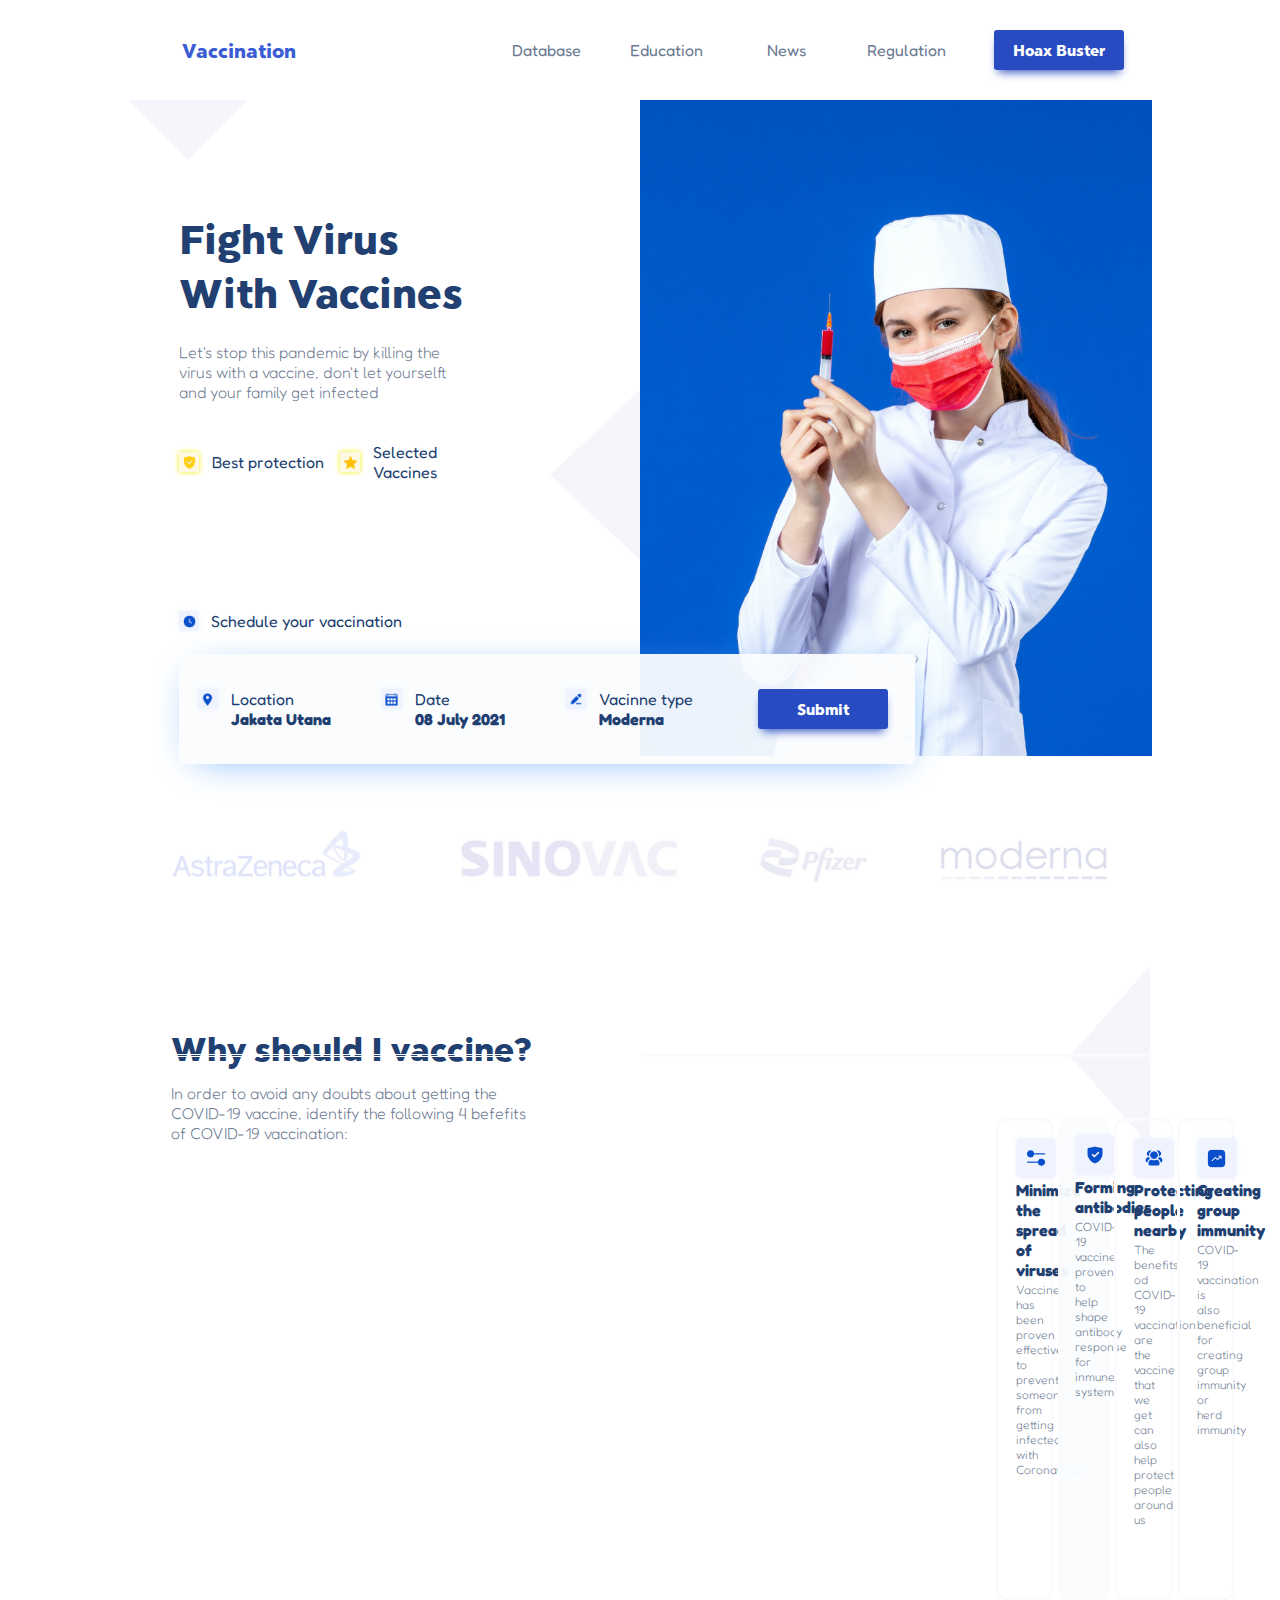
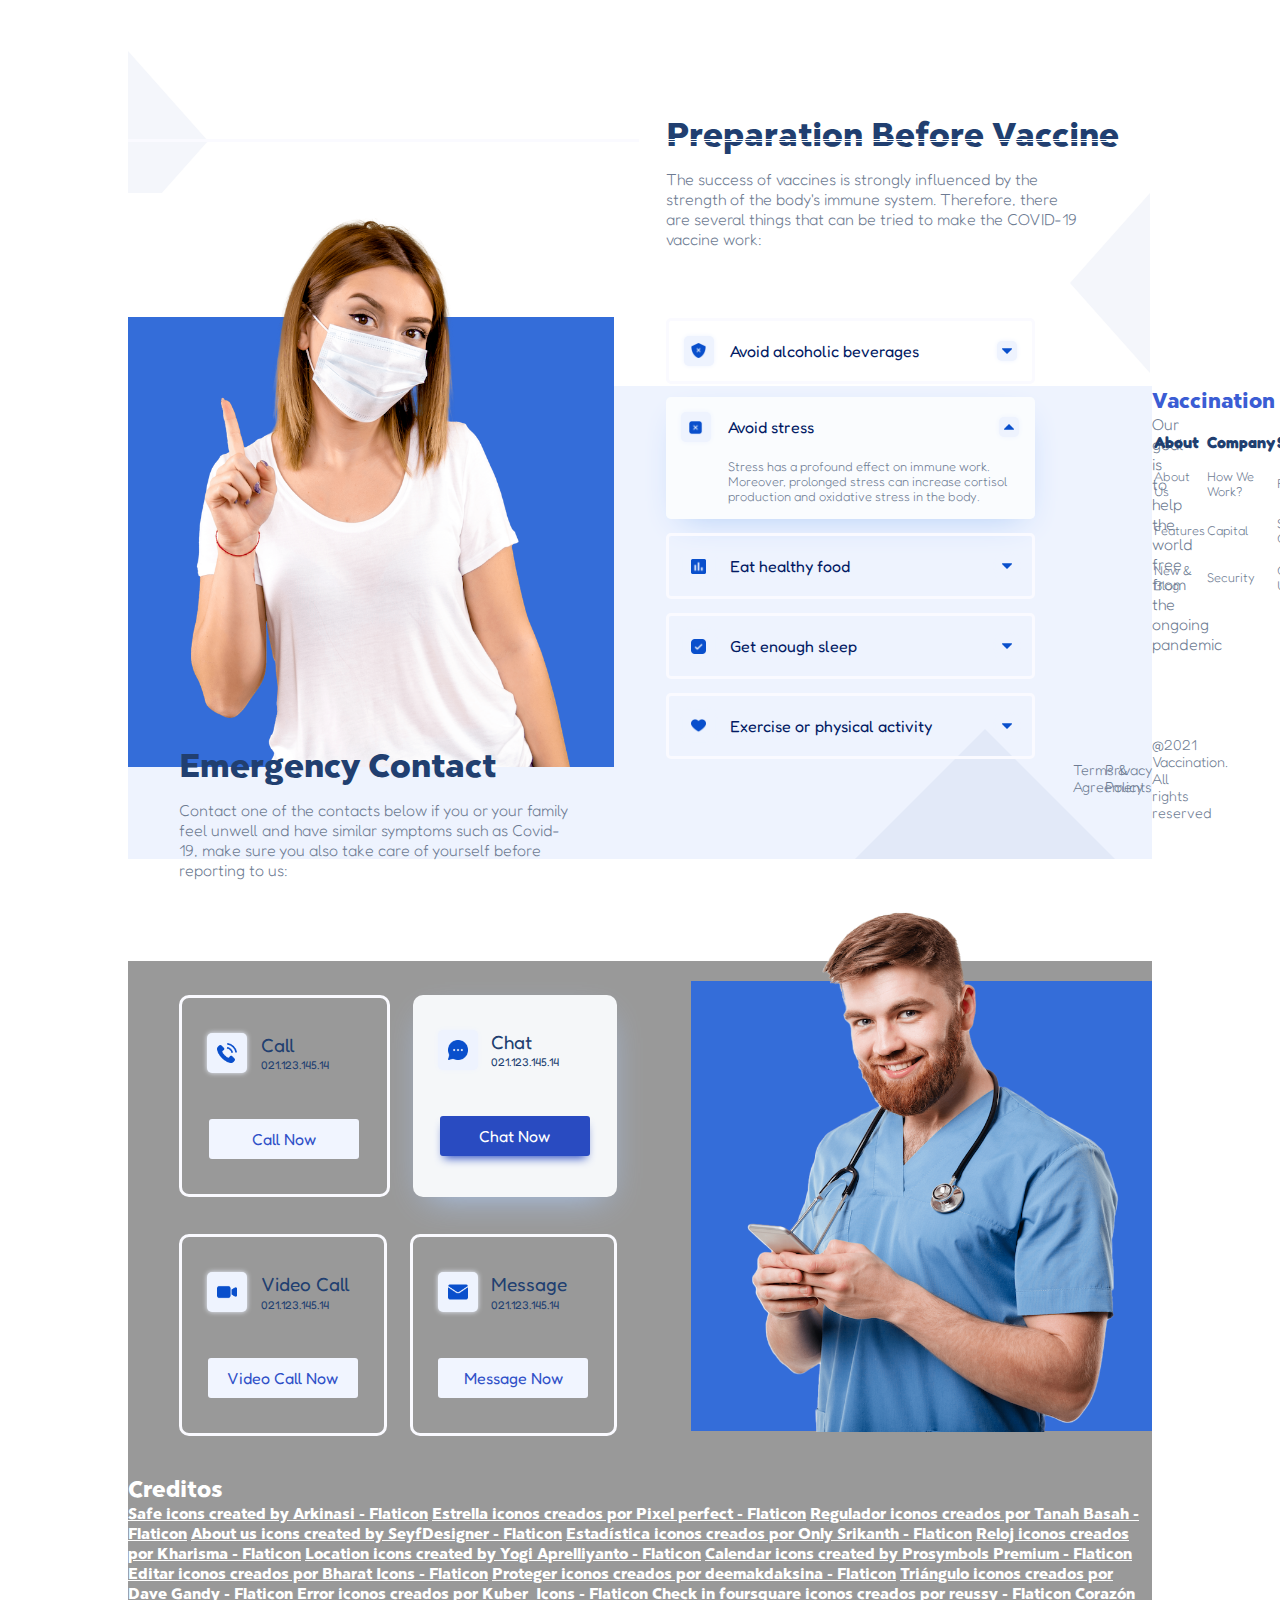
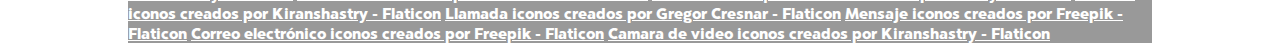
==== index.html @ 53875d4d "Correccion de estructura" ====
<!DOCTYPE html>
<html lang="en">

<head>
    <meta charset="UTF-8">
    <meta http-equiv="X-UA-Compatible" content="IE=edge">
    <meta name="viewport" content="width=device-width, initial-scale=1.0">

    <title>Vaccination</title>

    <link rel="preconnect" href="https://fonts.googleapis.com">
    <link rel="preconnect" href="https://fonts.gstatic.com" crossorigin>
    <link href="https://fonts.googleapis.com/css2?family=Fredoka:wght@300;400;500&display=swap" rel="stylesheet">


    <link href="./css/index.css" rel="stylesheet">

</head>

<body>

    <header class="barnav">
        <div class="elementBarA">
            <span class="titMenu">Vaccination</span>
        </div>
        <div class="elementBarB">
            <div class="elementMenu"> Database </div>
            <div class="elementMenu"> Education </div>
            <div class="elementMenu"> News </div>
            <div class="elementMenu"> Regulation </div>
            <div class="btnElement"> Hoax Buster </div>
        </div>
    </header>

    <main>
        <section id="inicial">
            <div class="principal">
                <div class="prinA">
                    <div class="trianguloSuperior"></div>
                    <div class="titPagSec">
                        <span class="titPag">Fight Virus</span><br>
                        <span class="titPag">With Vaccines</span>
                        <p class="descPrin">
                            Let's stop this pandemic by killing the virus with a vaccine, don't let yourselft and your
                            family get infected
                        </p>
                        <br><br>
                        <div class="contenedor">
                            <div class="elementCar">
                                <div class="iconoAmarillo iconoSafe"></div>
                                <div class="textIcono">Best protection </div>
                            </div>
                            <div class="elementCar">
                                <div class="iconoAmarillo iconoEstrella"></div>
                                <div class="textIcono">Selected Vaccines </div>
                            </div>
                        </div>
                        <div class="trianguloDerecha"></div>

                        <div class="contenedor correccionA">
                            <div class="elementCar2">
                                <div class="iconoFondoAzul iconoRelog"></div>
                                <div class="textIcono2">Schedule your vaccination </div>
                            </div>
                        </div>

                        <div class="contenedor cuadro">
                            <div class="cuadroElement">
                                <div class="cuadroElementIconText">
                                    <div class="iconoFondoAzul iconoLocation"></div>
                                    <div class="textIcono">Location </div>
                                </div>
                                <span class="cuadroElementText">Jakata Utana</span>
                            </div>
                            <div class="cuadroElement">
                                <div class="cuadroElementIconText">
                                    <div class="iconoFondoAzul iconoCalendar"></div>
                                    <div class="textIcono">Date </div>
                                </div>
                                <span class="cuadroElementText">08 July 2021</span>
                            </div>
                            <div class="cuadroElement">
                                <div class="cuadroElementIconText">
                                    <div class="iconoFondoAzul iconoType"></div>
                                    <div class="textIcono">Vacinne type </div>
                                </div>
                                <span class="cuadroElementText">Moderna</span>
                            </div>
                            <div class="cuadroElement correctionCuadroElement">
                                <div class="btnElement"> Submit </div>
                            </div>
                        </div>

                    </div>
                </div>
                <div class="prinB "></div>
            </div>
        </section>

        <section id="empresas">
            <div class="empresas">
                <div class="contEmpresa">
                    <img src="./img/empresas/astra2.jpg" alt="astra" class="logoEmpresa correcionLogoEmpresa">
                </div>
                <div class="contEmpresa">
                    <img src="./img/empresas/sinovac2.jpg" alt="sinovac" class="logoEmpresa">
                </div>
                <div class="contEmpresa">
                    <img src="./img/empresas/pfizer.jpg" alt="pfizer" class="logoEmpresa">
                </div>
                <div class="contEmpresa">
                    <img src="./img/empresas/moderna2.jpg" alt="moderna" class="logoEmpresa">
                </div>
            </div>
        </section>

        <section id="benefits">
            <div class="subtituloArea">
                <div class="trianguloDerecha2"></div>
                <div class="lineaContender correcionLineaB">
                    <div class="vacio"></div>
                    <div class="linea"></div>
                </div>
                <div class="contenedor correccionP">
                    <div class="ladoA margenIzq">
                        <span class="tituloSubtitArea">Why should I vaccine?</span>
                        <p class="textSubtitArea">
                            In order to avoid any doubts about getting the COVID-19
                            vaccine, identify the following 4 befefits of COVID-19
                            vaccination:</p>
                    </div>
                </div>
                <div class="benefitsList">
                    <div class="benefits">
                        <div class="iconoFondoAzul iconoAjustes"></div>
                        <div class="titBenefits"> Minimize the <br> spread of viruses </div>
                        <div class="textBenefits">
                            Vaccine has been proven effective to prevent someone from getting
                            infected with Coronavirus
                        </div>
                    </div>
                    <div class="benefits select">
                        <div class="iconoFondoAzul iconoSafeBLue"></div>
                        <div class="titBenefits">Forming <br> antibodies</div>
                        <div class="textBenefits">
                            COVID-19 vaccine proven to help shape antibody response for inmune system
                        </div>
                    </div>
                    <div class="benefits">
                        <div class="iconoFondoAzul iconoUsers"></div>
                        <div class="titBenefits"> Protecting <br> people nearby</div>
                        <div class="textBenefits">
                            The benefits od COVID-19 vaccination are the vaccine that we get can also help protect
                            people around us
                        </div>
                    </div>
                    <div class="benefits">
                        <div class="iconoFondoAzul iconoEstadistica"></div>
                        <div class="titBenefits">Creating group immunity</div>
                        <div class="textBenefits">
                            COVID-19 vaccination is also beneficial for creating group immunity or herd immunity
                        </div>
                    </div>
                </div>
            </div>

        </section>

        <section id="works">
            <div class="subtituloArea">
                <div class="trianguloIzquierda"></div>
                <div class="lineaContender correcionLineaB">
                    <div class="linea"></div>
                    <div class="vacio"></div>
                </div>
                <div class="contenedor correccionP ">
                    <div class="ladoA correccionPaciente">
                        <div class="fondoMix ">
                            <div class="seccBlanco "></div>
                            <div class="seccAzul "></div>
                        </div>
                        <div class="paciente "></div>
                    </div>
                    <div class="ladoB correccionWorks">
                        <span class="tituloSubtitArea ">Preparation Before Vaccine</span>
                        <p class="textSubtitArea ">
                            The success of vaccines is strongly influenced by the strength of the body's immune system.
                            Therefore, there are several things that can be tried to make the COVID-19 vaccine work:
                        </p>
                        <div class="works">
                            <div class="workElement">
                                <div class="fileWork">
                                    <div class="iconoFondoAzul iconoEscudo"></div>
                                    <div class="titWork">Avoid alcoholic beverages </div>
                                    <div class="iconoFondoAzul iconoDespliega desplega "></div>
                                </div>
                                <div class="textWork oculto"></div>
                            </div>
                            <div class="workElement select">
                                <div class="fileWork ">
                                    <div class="iconoFondoAzul iconoTache"></div>
                                    <div class="titWork">Avoid stress </div>
                                    <div class="iconoFondoAzul iconoContrae desplega"></div>
                                </div>
                                <div class="textWork">
                                    Stress has a profound effect on immune work. Moreover, prolonged stress can increase
                                    cortisol production and oxidative stress in the body.
                                </div>
                            </div>
                            <div class="workElement">
                                <div class="fileWork">
                                    <div class="iconoFondoAzul iconoGrafica"></div>
                                    <div class="titWork">Eat healthy food </div>
                                    <div class="iconoFondoAzul iconoDespliega desplega"></div>
                                </div>
                                <div class="textWork oculto">
                                    Stress has a profound effect on immune work. Moreover, prolonged stress can increase
                                    cortisol production and oxidative stress in the body.
                                </div>
                            </div>
                            <div class="workElement">
                                <div class="fileWork">
                                    <div class="iconoFondoAzul iconoCheck"></div>
                                    <div class="titWork">Get enough sleep </div>
                                    <div class="iconoFondoAzul iconoDespliega desplega"></div>
                                </div>
                                <div class="textWork oculto">
                                    Stress has a profound effect on immune work. Moreover, prolonged stress can increase
                                    cortisol production and oxidative stress in the body.
                                </div>
                            </div>
                            <div class="workElement">
                                <div class="fileWork">
                                    <div class="iconoFondoAzul iconoCorazon"></div>
                                    <div class="titWork">Exercise or physical activity </div>
                                    <div class="iconoFondoAzul iconoDespliega desplega"></div>
                                </div>
                                <div class="textWork oculto ">
                                    Stress has a profound effect on immune work. Moreover, prolonged stress can increase
                                    cortisol production and oxidative stress in the body.
                                </div>
                            </div>
                        </div>
                    </div>
                </div>
            </div>
        </section>

        <section id="emergencyContact">
            <div class="subtituloArea correccionEmergency">
                <div class="trianguloDerecha2"></div>
                <div class="lineaContender correcionLineaB">
                    <div class="vacio"></div>
                    <div class="linea"></div>
                </div>
                <div class="contenedor correccionP">
                    <div class="ladoA margenIzq">
                        <span class="tituloSubtitArea">Emergency Contact</span>
                        <p class="textSubtitArea">
                            Contact one of the contacts below if you or your family feel unwell and have similar
                            symptoms such as Covid-19, make sure you also take care of yourself before reporting to us:
                        </p>
                        <div class="elementsEmergencyList">

                            <div class="rowElementEmergency">
                                <div class="celElementEmergency">
                                    <div class="elementEmergency">
                                        <div class="iconoFondoAzul iconoTelefono"></div>
                                        <div class="compEmergency">
                                            <div class="compTitEmergency">Call</div>
                                            <div>021.123.145.14</div>
                                        </div>
                                    </div>
                                    <div class="btnEmergency correccionBotonesEmergency">
                                        Call Now
                                    </div>
                                </div>
                                <div class="celElementEmergency select">
                                    <div class="elementEmergency">
                                        <div class="iconoFondoAzul iconoChat"></div>
                                        <div class="compEmergency">
                                            <div class="compTitEmergency">Chat</div>
                                            <div>021.123.145.14</div>
                                        </div>
                                    </div>
                                    <div class="btnEmergency activo correccionBotonesEmergency">
                                        Chat Now
                                    </div>
                                </div>
                            </div>

                            <div class="rowElementEmergency">
                                <div class="celElementEmergency">
                                    <div class="elementEmergency">
                                        <div class="iconoFondoAzul iconoVideo"></div>
                                        <div class="compEmergency">
                                            <div class="compTitEmergency">Video Call</div>
                                            <div>021.123.145.14</div>
                                        </div>
                                    </div>
                                    <div class="btnEmergency correccionBotonesEmergency">
                                        Video Call Now
                                    </div>
                                </div>
                                <div class="celElementEmergency">
                                    <div class="elementEmergency">
                                        <div class="iconoFondoAzul iconoMail"></div>
                                        <div class="compEmergency">
                                            <div class="compTitEmergency">Message</div>
                                            <div>021.123.145.14</div>
                                        </div>
                                    </div>
                                    <div class="btnEmergency correccionBotonesEmergency">
                                        Message Now
                                    </div>
                                </div>
                            </div>
                        </div>
                    </div>
                    <div class="ladoB margenIzq">
                        <div class="fondoMix ">
                            <div class="seccBlanco "></div>
                            <div class="seccAzul "></div>
                        </div>
                        <div class="doctor "></div>
                    </div>
                </div>
            </div>
        </section>

        <section id="footer" class="footer">

            <div class="contenedor">
                <div class="ladoA margenIzq">
                    <div class="titFooter">
                        Vaccination
                    </div>
                    <div class="textAFooter">
                        Our goal is to help the world free from the ongoing pandemic
                    </div>
                </div>
                <div class="ladoB margenIzq">
                    <table class="tabletFoot">
                        <thead>
                            <tr>
                                <th class="celTableTitFoot"> About </th>
                                <th class="celTableTitFoot"> Company </th>
                                <th class="celTableTitFoot"> Support </th>
                            </tr>
                        </thead>
                        <tbody>
                            <tr>
                                <td class="celTableFoot "> About Us </td>
                                <td class="celTableFoot"> How We Work? </td>
                                <td class="celTableFoot"> FAQs </td>
                            </tr>
                            <tr>
                                <td class="celTableFoot"> Features </td>
                                <td class="celTableFoot"> Capital </td>
                                <td class="celTableFoot"> Support Center </td>
                            </tr>
                            <tr>
                                <td class="celTableFoot"> New & Blog </td>
                                <td class="celTableFoot"> Security </td>
                                <td class="celTableFoot"> Contact Us </td>
                            </tr>
                        </tbody>
                    </table>
                </div>
            </div>

            <div class="contenedor margenDer margenIzq correccionDerechos">
                <div class="ladoA ">
                    @2021 Vaccination. All rights reserved
                </div>
                <div class="ladoB ">
                    <div class="legalA">
                        <div class="legalB">Privacy Policy</div>
                        <div class="legalB">Terms & Agreements</div>
                    </div>
                </div>
            </div>
            <div class="trianguloInferior correccionTInf">
            </div>
        </section>
    </main>

    <footer class="agradecimientos">

        <h2>Creditos</h2>

        <a href="https://www.flaticon.com/free-icons/safe" title="safe icons">Safe icons created by Arkinasi - Flaticon</a>
        <a href="https://www.flaticon.es/iconos-gratis/estrella" title="estrella iconos">Estrella iconos creados por Pixel perfect - Flaticon</a>
        <a href="https://www.flaticon.es/iconos-gratis/regulador" title="regulador iconos">Regulador iconos creados por Tanah Basah - Flaticon</a>
        <a href="https://www.flaticon.com/free-icons/about-us" title="about us icons">About us icons created by SeyfDesigner - Flaticon</a>
        <a href="https://www.flaticon.es/iconos-gratis/estadistica" title="estadística iconos">Estadística iconos creados por Only Srikanth - Flaticon</a>
        <a href="https://www.flaticon.es/iconos-gratis/reloj" title="reloj iconos">Reloj iconos creados por Kharisma - Flaticon</a>
        <a href="https://www.flaticon.com/free-icons/location" title="location icons">Location icons created by Yogi Aprelliyanto - Flaticon</a>
        <a href="https://www.flaticon.com/free-icons/calendar" title="calendar icons">Calendar icons created by Prosymbols Premium - Flaticon</a>
        <a href="https://www.flaticon.es/iconos-gratis/editar" title="editar iconos">Editar iconos creados por Bharat Icons - Flaticon</a>
        <a href="https://www.flaticon.es/iconos-gratis/proteger" title="proteger iconos">Proteger iconos creados por deemakdaksina - Flaticon</a>
        <a href="https://www.flaticon.es/iconos-gratis/triangulo" title="triángulo iconos">Triángulo iconos creados por Dave Gandy - Flaticon</a>
        <a href="https://www.flaticon.es/iconos-gratis/error" title="error iconos">Error iconos creados por Kuber_Icons - Flaticon</a>
        <a href="https://www.flaticon.es/iconos-gratis/check-in-foursquare" title="check in foursquare iconos">Check in foursquare iconos creados por reussy - Flaticon</a>
        <a href="https://www.flaticon.es/iconos-gratis/corazon" title="corazón iconos">Corazón iconos creados por Kiranshastry - Flaticon</a>
        <a href="https://www.flaticon.es/iconos-gratis/llamada" title="llamada iconos">Llamada iconos creados por Gregor Cresnar - Flaticon</a>
        <a href="https://www.flaticon.es/iconos-gratis/mensaje" title="mensaje iconos">Mensaje iconos creados por Freepik - Flaticon</a>
        <a href="https://www.flaticon.es/iconos-gratis/correo-electronico" title="correo electrónico iconos">Correo electrónico iconos creados por Freepik - Flaticon</a>
        <a href="https://www.flaticon.es/iconos-gratis/camara-de-video" title="camara de video iconos">Camara de video iconos creados por Kiranshastry - Flaticon</a>
    </footer>

    <script src="./js/index.js"></script>
</body>

</html>
---- css/index.css ----
*{
  padding: 0;
  margin: 0;
}

@font-face {
    font-family: ClarikaPro;
    src: url("../fonts/ClarikaProGrotHvy/font.woff");
}

.borderAud{
    border: 1px solid red;
}

body{
    width: 1024px;
    margin: auto;
    font-family: ClarikaPro, Arial, Helvetica, sans-serif;
}

.margenIzq{
    margin-left: 5%;
}

.margenDer{
    margin-right: 5%;
}

.barnav{
    height: 100px;
    background-color: white;
    display: flex;
}

.elementBarA{
    width: 35%;
    height: 100%;
    align-items: center;
    vertical-align: middle;
    display: flex;
}

.titMenu{
    color: rgba(59, 93, 212, 1.00);
    margin-left: 15%;
    font-size: 1.3em;
}

.elementBarB{
    width: 65%;
    height: 100%;
    align-items:center;
    text-align: center;
    display: flex;
}

.elementMenu{
    display: flexbox;
    width: 120px;
    color: rgba(108, 122, 145, 1.00);
    font-family: Fredoka, Arial, Helvetica, sans-serif ;
    font-weight: normal;
}


.btnElement{
    width: 110px;
    padding: 10px 10px 10px 10px;
    background-color: rgba(41, 75, 193, 1.00);
    border-radius: 3px;
    color: white;
    text-align: center;
    margin:0px auto;
    
    box-shadow: 0px 6px 10px -4px rgba(41, 75, 193, 1.00);
    -webkit-box-shadow: 0px 6px 10px -4px rgba(41, 75, 193, 1.00);
    -moz-box-shadow: 0px 6px 10px -4px rgba(41, 75, 193, 1.00);
    
}

.principal{
    height: 656px;
    width: 100%;
    display: flex;
}

.prinA{
    display: flexbox;
    width: 50%;
    background-color: white;
}

.prinB{
    display: flexbox;
    width: 50%;
    background-image: url("../img/enfermera.jpg");
    background-repeat: no-repeat;
    background-size: 100%;
    z-index: -1;
}

.trianguloSuperior{
    width: 0;
    height: 0;
    border-style: solid;
    border-width: 60px 60px 0 60px;
    border-color: #F4F6FB transparent transparent transparent;
}

.titPag{
    color: rgba(33, 63, 112, 1.00);
    font-size: 2.7em;
}

.titPagSec{
    margin-top: 10%;
    margin-left: 10%;
}

.descPrin{
    font-family: Fredoka, Arial, Helvetica, sans-serif ;
    font-weight: lighter;
    padding-right: 40%;
    margin-top: 5%;
    color: rgba(111, 125, 148, 1.00);
}

.iconoAmarillo{
    background-color: #FFF9E4;
    box-shadow: 0px 0px 5px rgb(243, 239, 4);
    width: 10vw;
}

.iconoFondoAzul{
    background-color: #EEF3FE;
    box-shadow: 0px 0px 5px #EEF3FE;
}

/** */
.iconoSafe{
    background-image: url("../img/iconos/shield.png");
    background-repeat: no-repeat;
    background-size: 15px 15px;
    background-position: center;
    width: 10px;
    height: 10px;
    padding: 5px 5px 5px 5px;
}

.iconoEstrella{
    background-image: url("../img/iconos/estrella.png");
    background-repeat: no-repeat;
    background-size: 13px 13px;
    background-position: center;
    width: 10px;
    height: 10px;
    padding: 5px 5px 5px 5px;
}

/** */

.iconoRelog{
    background-image: url("../img/iconos/reloj.png");
    background-repeat: no-repeat;
    background-size: 13px 13px;
    background-position: center;
    width: 10px;
    height: 10px;
    padding: 5px 5px 5px 5px;
}

.iconoLocation{
    background-image: url("../img/iconos/map.png");
    background-repeat: no-repeat;
    background-size: 13px 13px;
    background-position: center;
    width: 10px;
    height: 10px;
    padding: 5px 5px 5px 5px;
}

.iconoCalendar{
    background-image: url("../img/iconos/calendar.png");
    background-repeat: no-repeat;
    background-size: 13px 13px;
    background-position: center;
    width: 10px;
    height: 10px;
    padding: 5px 5px 5px 5px;
}

.iconoType{
    background-image: url("../img/iconos/editar.png");
    background-repeat: no-repeat;
    background-size: 14px 14px;
    background-position: center;
    width: 10px;
    height: 10px;
    padding: 5px 5px 5px 5px;
}

/** */
.iconoDespliega{
    background-image: url("../img/iconos/ordenar-abajo.png");
    background-repeat: no-repeat;
    background-size: 10px 10px;
    background-position: center;
    border-radius: 5px;
    width: 10px;
    height: 10px;
    padding: 5px 5px 5px 5px;
}

.iconoContrae{
    background-image: url("../img/iconos/ordenar-arriba.png");
    background-repeat: no-repeat;
    background-size: 10px 10px;
    background-position: center;
    border-radius: 5px;
    width: 10px;
    height: 10px;
    padding: 5px 5px 5px 5px;
}

.iconoEscudo{
    background-image: url("../img/iconos/escudo.png");
    background-repeat: no-repeat;
    background-size: 15px 15px;
    background-position: center;
    border-radius: 5px;
    width: 20px;
    height: 20px;
    padding: 5px 5px 5px 5px;
}

.iconoTache{
    background-image: url("../img/iconos/cerca.png");
    background-repeat: no-repeat;
    background-size: 15px 15px;
    background-position: center;
    border-radius: 5px;
    width: 20px;
    height: 20px;
    padding: 5px 5px 5px 5px;
}

.iconoGrafica{
    background-image: url("../img/iconos/grafica.png");
    background-repeat: no-repeat;
    background-size: 15px 15px;
    background-position: center;
    border-radius: 5px;
    width: 20px;
    height: 20px;
    padding: 5px 5px 5px 5px;
}

.iconoCheck{
    background-image: url("../img/iconos/check.png");
    background-repeat: no-repeat;
    background-size: 15px 15px;
    background-position: center;
    border-radius: 5px;
    width: 20px;
    height: 20px;
    padding: 5px 5px 5px 5px;
}

.iconoCorazon{
    background-image: url("../img/iconos/corazon.png");
    background-repeat: no-repeat;
    background-size: 15px 15px;
    background-position: center;
    border-radius: 5px;
    width: 20px;
    height: 20px;
    padding: 5px 5px 5px 5px;
}

/** */

.iconoAjustes{
    background-image: url("../img/iconos/ajustes.png");
    background-repeat: no-repeat;
    background-size: 20px 20px;
    background-position: center;
    border-radius: 5px;
    width: 30px;
    height: 30px;
    padding: 5px 5px 5px 5px;
}

.iconoSafeBLue{
    background-image: url("../img/iconos/shieldBlue.png");
    background-repeat: no-repeat;
    background-size: 20px 20px;
    background-position: center;
    border-radius: 5px;
    width: 30px;
    height: 30px;
    padding: 5px 5px 5px 5px;
}

.iconoUsers{
    background-image: url("../img/iconos/users-avatar.png");
    background-repeat: no-repeat;
    background-size: 20px 20px;
    background-position: center;
    border-radius: 5px;
    width: 30px;
    height: 30px;
    padding: 5px 5px 5px 5px;
}

.iconoEstadistica{
    background-image: url("../img/iconos/linea-grafica.png");
    background-repeat: no-repeat;
    background-size: 35px 35px;
    background-position: center;
    border-radius: 5px;
    width: 30px;
    height: 30px;
    padding: 5px 5px 5px 5px;
}
/** */
.iconoTelefono{
    background-image: url("../img/iconos/telefono.png");
    background-repeat: no-repeat;
    background-size: 20px 20px;
    background-position: center;
    border-radius: 5px;
    width: 30px;
    height: 30px;
    padding: 5px 5px 5px 5px;
}

.iconoChat{
    background-image: url("../img/iconos/chat.png");
    background-repeat: no-repeat;
    background-size: 20px 20px;
    background-position: center;
    border-radius: 5px;
    width: 30px;
    height: 30px;
    padding: 5px 5px 5px 5px;
}

.iconoMail{
    background-image: url("../img/iconos/mail.png");
    background-repeat: no-repeat;
    background-size: 20px 20px;
    background-position: center;
    border-radius: 5px;
    width: 30px;
    height: 30px;
    padding: 5px 5px 5px 5px;
}

.iconoVideo{
    background-image: url("../img/iconos/video.png");
    background-repeat: no-repeat;
    background-size: 20px 20px;
    background-position: center;
    border-radius: 5px;
    width: 30px;
    height: 30px;
    padding: 5px 5px 5px 5px;
}


/** */


.contenedor{
    display: -webkit-box;
    display: -ms-flexbox;
    display: flex;
    -webkit-box-align: center;
    -ms-flex-align: center;
    align-items: center;
}

.elementCar{
    display: flex;
    align-items: center;
    width: 35%;
}

.elementCar2{
    display: flex;
    align-items: center;
    width: 50%;
}

.textIcono{
    display: flexbox;
    margin-left: 8%;
    font-family: Fredoka, Arial, Helvetica, sans-serif;
    font-weight: 400;
    font-size: 16px;
    color: #213F70;
}

.textIcono2{
    display: flexbox;
    margin-left: 5%;
    font-family: Fredoka, Arial, Helvetica, sans-serif;
    font-weight: 400;
    font-size: 16px;
    color: #213F70;
}

.trianguloDerecha{
    width: 0;
    height: 0;
    border-style: solid;
    border-width: 85px 90px 85px 0;
    border-color: transparent #F4F6FB transparent transparent;
    float: right;
    margin-top: -20%;
}

.trianguloDerecha2{
    width: 0; 
    height: 0; 
    border-right: 80px solid #F4F6FB;
    border-top: 90px solid transparent;
    border-bottom: 90px solid transparent;
    margin-left: 92%;
}

.trianguloIzquierda{
    width: 0; 
    height: 0; 
    border-left: 80px solid #F4F6FB;
    border-top: 90px solid transparent;
    border-bottom: 90px solid transparent;
}

.correccionA{
    margin-top: 28%;
}

.cuadro{
    width: 736px;
    height: 110px;
    background-color: rgba(250, 252, 254, 0.95);
    border-radius: 5px;
    box-shadow: 3px 7px 40px -15px rgba(96,163,255,1);
    -webkit-box-shadow: 3px 7px 40px -15px rgba(96,163,255,1);
    -moz-box-shadow: 3px 7px 40px -15px rgba(96,163,255,1);
    display: flex;
    margin-top: 5%;
}

.cuadroElement{
    display: flexbox;
    align-items: center;
    width: 25%;
}

.cuadroElementIconText{
    display: flex;
    align-items: center;
    padding-left: 10%;
}

.cuadroElementText{
    margin-left: 28%;
    font-family: Fredoka, Arial, Helvetica, sans-serif ;
    font-weight: bold;
    color: #213F70;
}

.correctionCuadroElement{
    text-align: center;
}

.empresas{
    width: 100%;
    height: 210px;
    background-color: white;
    display: flex;
    align-items: center;
    vertical-align: middle;
}

.contEmpresa{
    display: flexbox;
    text-align: center;
}

.logoEmpresa{
    width: 70%;
}

.correcionLogoEmpresa{
    margin-top: -4%;
}

.subtituloArea{
    background-color: white;
    padding-bottom: 5%;
}

.vacio{
    display: flexbox;
    width: 50%;
    border: 1px solid white;
}

.linea{
    display: flexbox;
    height: 3px;
    width: 50%;
    background-color: #FAFAFF;
}

.lineaContender{
    display: flex;
}

.derecha{
    float: right;
}

.izquierda{
    float: left;
}

.tituloSubtitArea{
    font-family: ClarikaPro, Arial, Helvetica, sans-serif;
    font-size: 2.2em;
    font-weight: 300;
    color: rgba(33, 63, 112, 1.00);
}

.textSubtitArea{
    margin-top: 3%;
    width: 85%;
    font-family: Fredoka, Arial, Helvetica, sans-serif;
    font-weight: lighter;
    color: rgba(109, 123, 146, 1.00);
}

.benefitsList{
    display: flex;
    margin-left: 5%;
    margin-right: 5%;
    margin-top: 6%;
}

.benefits{
    display: flexbox;
    width: 17%;
    margin-right: 1.9%;
    margin-left: 1.9%;
    padding: 17px 17px 70px 17px;
    border: 3px solid #FAFAFF;
    border-radius: 10px;
}

.benefits.select{
    border: none;
    background-color: rgba(250, 252, 254, 0.95);
    box-shadow: -2px 50px 141px -41px rgba(173, 203, 248);
    -webkit-box-shadow: -2px 50px 141px -41px rgba(173, 203, 248);
    -moz-box-shadow: -2px 50px 141px -41px rgba(173, 203, 248);
}

.iconoBenefits1{
    background-image: url();
}

.titBenefits{
    font-family: Fredoka, Arial, Helvetica, sans-serif;
    font-weight: bold;
    color: rgba(33, 63, 112, 1.00);
    margin-top: 10%;
}

.textBenefits{
    font-family: Fredoka, Arial, Helvetica, sans-serif;
    font-weight: lighter;
    font-size: 12px;
    margin-top: 8%;
    color: rgba(109, 123, 146, 1.00);
}

.correccionP{
    float: inline-start;
    margin-top: -3%;
}

.correcionLineaB{
    float: initial;
    margin-top: -9%;
}

.ladoA{
    display: flexbox;
    width: 49.8%;
}

.ladoB{
    display: flexbox;
    width: 49.8%;
}

.fondoMix{
    height: 100%;
    width: 100%;
}

.seccBlanco{
    background-color: transparent;
    height: 200px;
}

.seccAzul{
    background-color: rgba(52, 109, 217, 1.00);
    height: 450px;
}

.paciente{
    background: url("../img/paciente.png") no-repeat ;
    background-size: contain;
    height: 550px;
    margin-top: -113%;
}

.correccionPaciente{
    margin-right: 5%;
}

.correccionWorks{
    margin-top: 0%;
}

.works{
    margin-top: 14%;
    margin-right: 5%;
}

.workElement{
    border: 3px solid #FAFAFF;
    border-radius: 5px;
    padding: 15px 15px 15px 15px;
    margin-bottom: 3%;
    margin-right: 20%;
}

.workElement.select{
    border: none;
    background-color: rgba(250, 252, 254, 0.95);
    box-shadow: 1px 12px 34px -14px rgba(173, 203, 248);
    -webkit-box-shadow: 1px 12px 34px -14px rgba(173, 203, 248);
    -moz-box-shadow: 1px 12px 34px -14px rgba(173, 203, 248);
}

.fileWork{
    display: flex;
    align-items: center;
}

.titWork{
    font-family: Fredoka, Arial, Helvetica, sans-serif;
    color: rgba(3, 27, 100, 1.00);
    font-weight: normal;
    display: flexbox;
    margin-left: 5%;
    width: 80%;
}

.textWork{
    margin-top: 5%;
    margin-left: 14%;
    font-family: Fredoka, Arial, Helvetica, sans-serif;
    font-weight: lighter;
    font-size: .8em;
    color: rgba(109, 123, 146, 1.00);
}

.desplega{
    float: right;
}

/* Seccion Emergency */

.doctor{
    background: url("../img/doctor.png") no-repeat ;
    background-size: contain;
    height: 525px;
    margin-top: -113.5%;
}

.elementsEmergencyList{
    margin-top: 25%;
    color: rgba(109, 123, 146, 1.00);
}

.rowElementEmergency{
    display: flex;
    margin-bottom: 8%;
    font-family: Fredoka, Arial, Helvetica, sans-serif;

}

.celElementEmergency{
    display: flexbox;
    width: 49.8%;
    border: 3px solid #FAFAFF;
    border-radius: 10px;
    padding: 35px 25px 35px 25px;
    margin-right: 5%;
    align-items: center;
    text-align: center;
}

.celElementEmergency.select{
    border: none;
    background-color: rgba(250, 252, 254, 0.95);
    box-shadow: 1px 12px 34px -14px rgba(173, 203, 248);
    -webkit-box-shadow: 1px 12px 34px -14px rgba(173, 203, 248);
    -moz-box-shadow: 1px 12px 34px -14px rgba(173, 203, 248);
}

.elementEmergency{
    display: flex;
}

.compEmergency{
    text-align: left;
    margin-left: 9%;
    font-size: .7em;
    color: #213F70;
}

.compTitEmergency{
    font-size: 1.7em;
    margin-bottom: 3%;
}

.btnEmergency{
    margin: 0 auto;
    padding: 10px 10px 10px 10px;
    background-color: rgba(241, 245, 255, 1.00);
    border-radius: 3px;
    color: rgba(48, 81, 200, 1.00);
    text-align: center;
}

.btnEmergency.activo{
    background-color: rgba(41, 75, 193, 1.00);
    color: white;

    box-shadow: 0px 6px 10px -4px rgba(41, 75, 193, 1.00);
    -webkit-box-shadow: 0px 6px 10px -4px rgba(41, 75, 193, 1.00);
    -moz-box-shadow: 0px 6px 10px -4px rgba(41, 75, 193, 1.00);
}

.correccionBotonesEmergency{
    margin-top: 30%;
    width: 130px;
}

.correccionEmergency{
    padding-bottom: 10%;
}

/* Footer */

.footer{
    background-color: rgba(238, 243, 254, 1.00);
    color: rgba(109, 123, 146, 1.00);
}

.titFooter{
    color: rgba(59, 93, 212, 1.00);
    font-size: 1.4em;
    margin-bottom: 2%;
    margin-top: 8%;
}

.textAFooter{
    font-family: Fredoka, Arial, Helvetica, sans-serif;
    font-weight: lighter;
    margin-right: 60%;
}

.tabletFoot{
    font-family: Fredoka, Arial, Helvetica, sans-serif;
    margin-top: 9%;
    text-align: left;
}

.celTableTitFoot{
    color: rgba(33, 63, 112, 1.00);
    padding-bottom: 15px;
}

.celTableFoot{
    padding-bottom: 15px;
    width: 230px;
    font-size: .8em;
    font-weight: lighter;
}

.correccionDerechos{
    margin-top: 8%;
    margin-bottom: 2%;
    font-size: .9em;
    font-family: Fredoka, Arial, Helvetica, sans-serif;
    font-weight: lighter;
}

.legalA{
    
}

.legalB{
    float: right;
    margin-left: 10%;
}

.trianguloInferior{
    width: 0; 
    height: 0; 
    border-bottom: 130px solid #E2E9F8;
    border-right: 130px solid transparent;
    border-left: 130px solid transparent;
    margin-left: 71%;
}

.correccionTInf{
    margin-top: -11%;
}

/* Agradecimientos */

.agradecimientos{
    
    background-color: #999;
    color: white;
    margin-top: 10%;
}

.agradecimientos a{
    color: white;
}

.oculto{
    display: none;
}
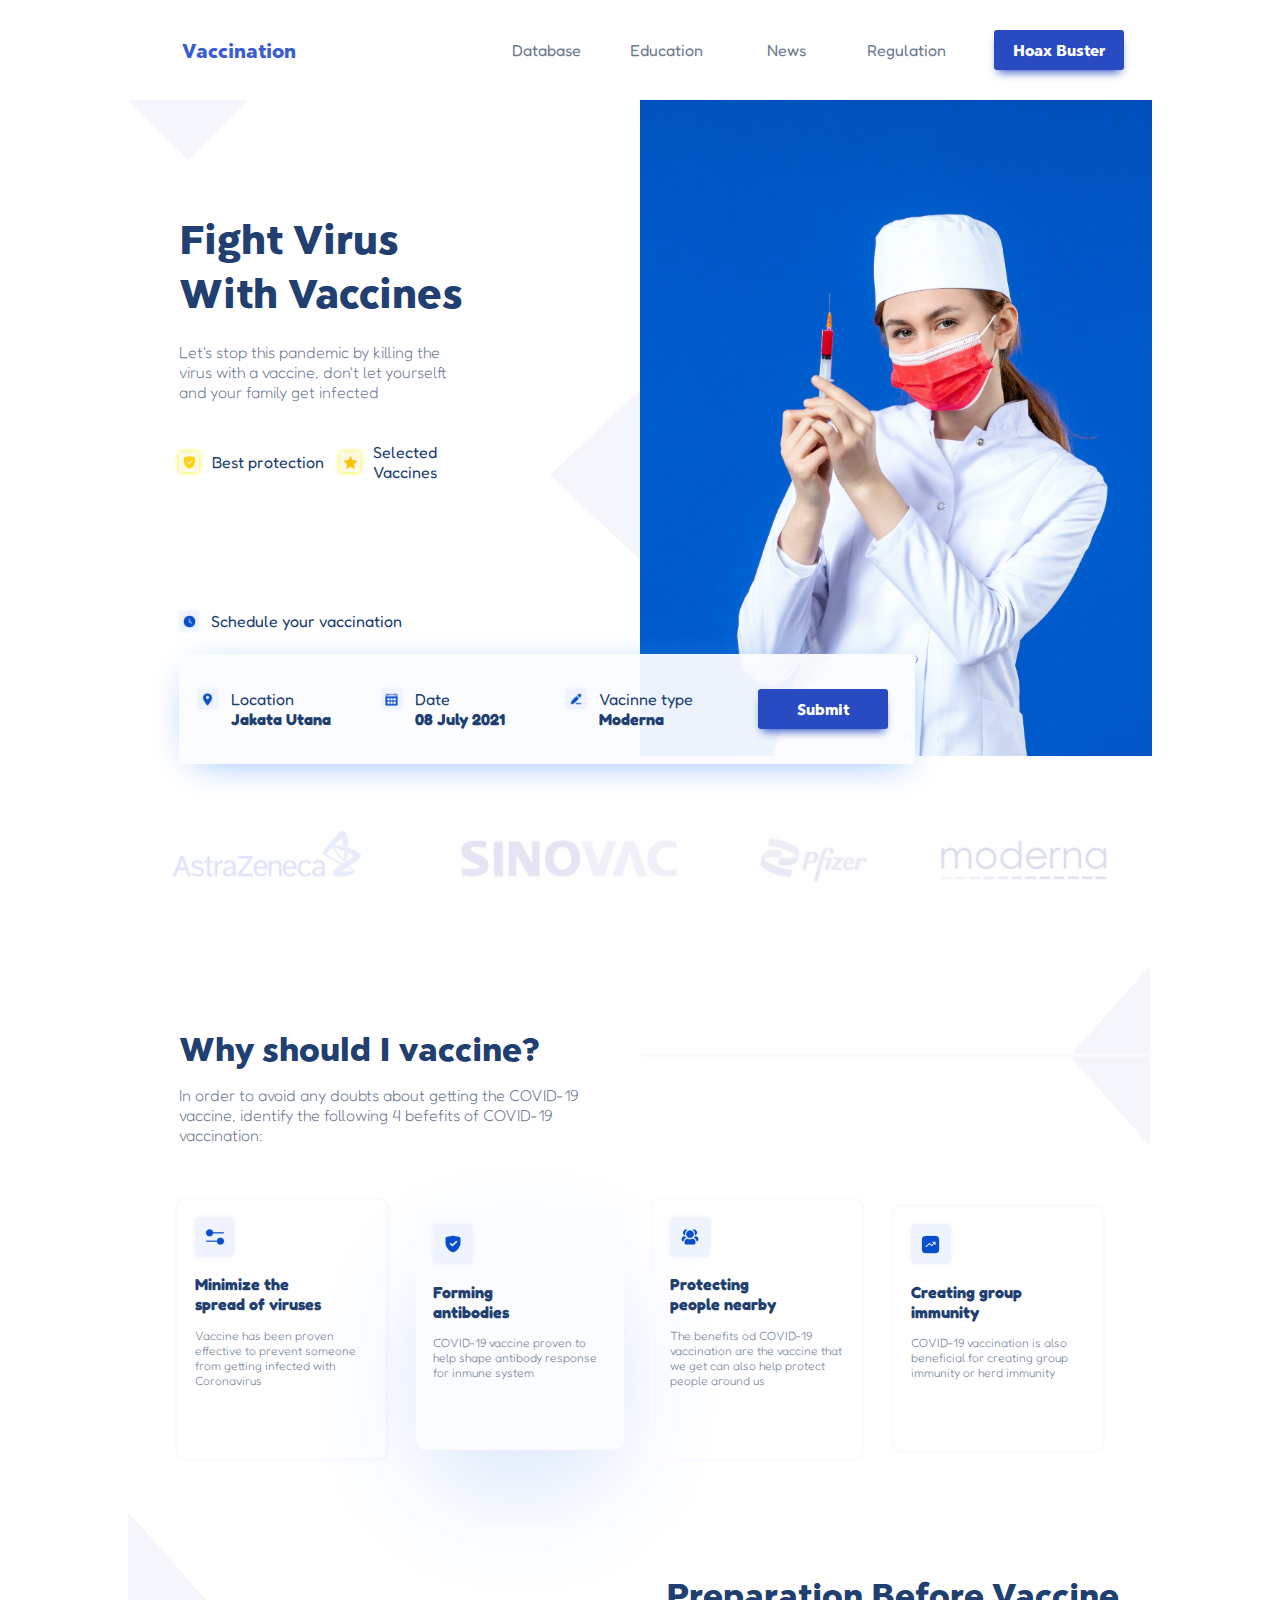
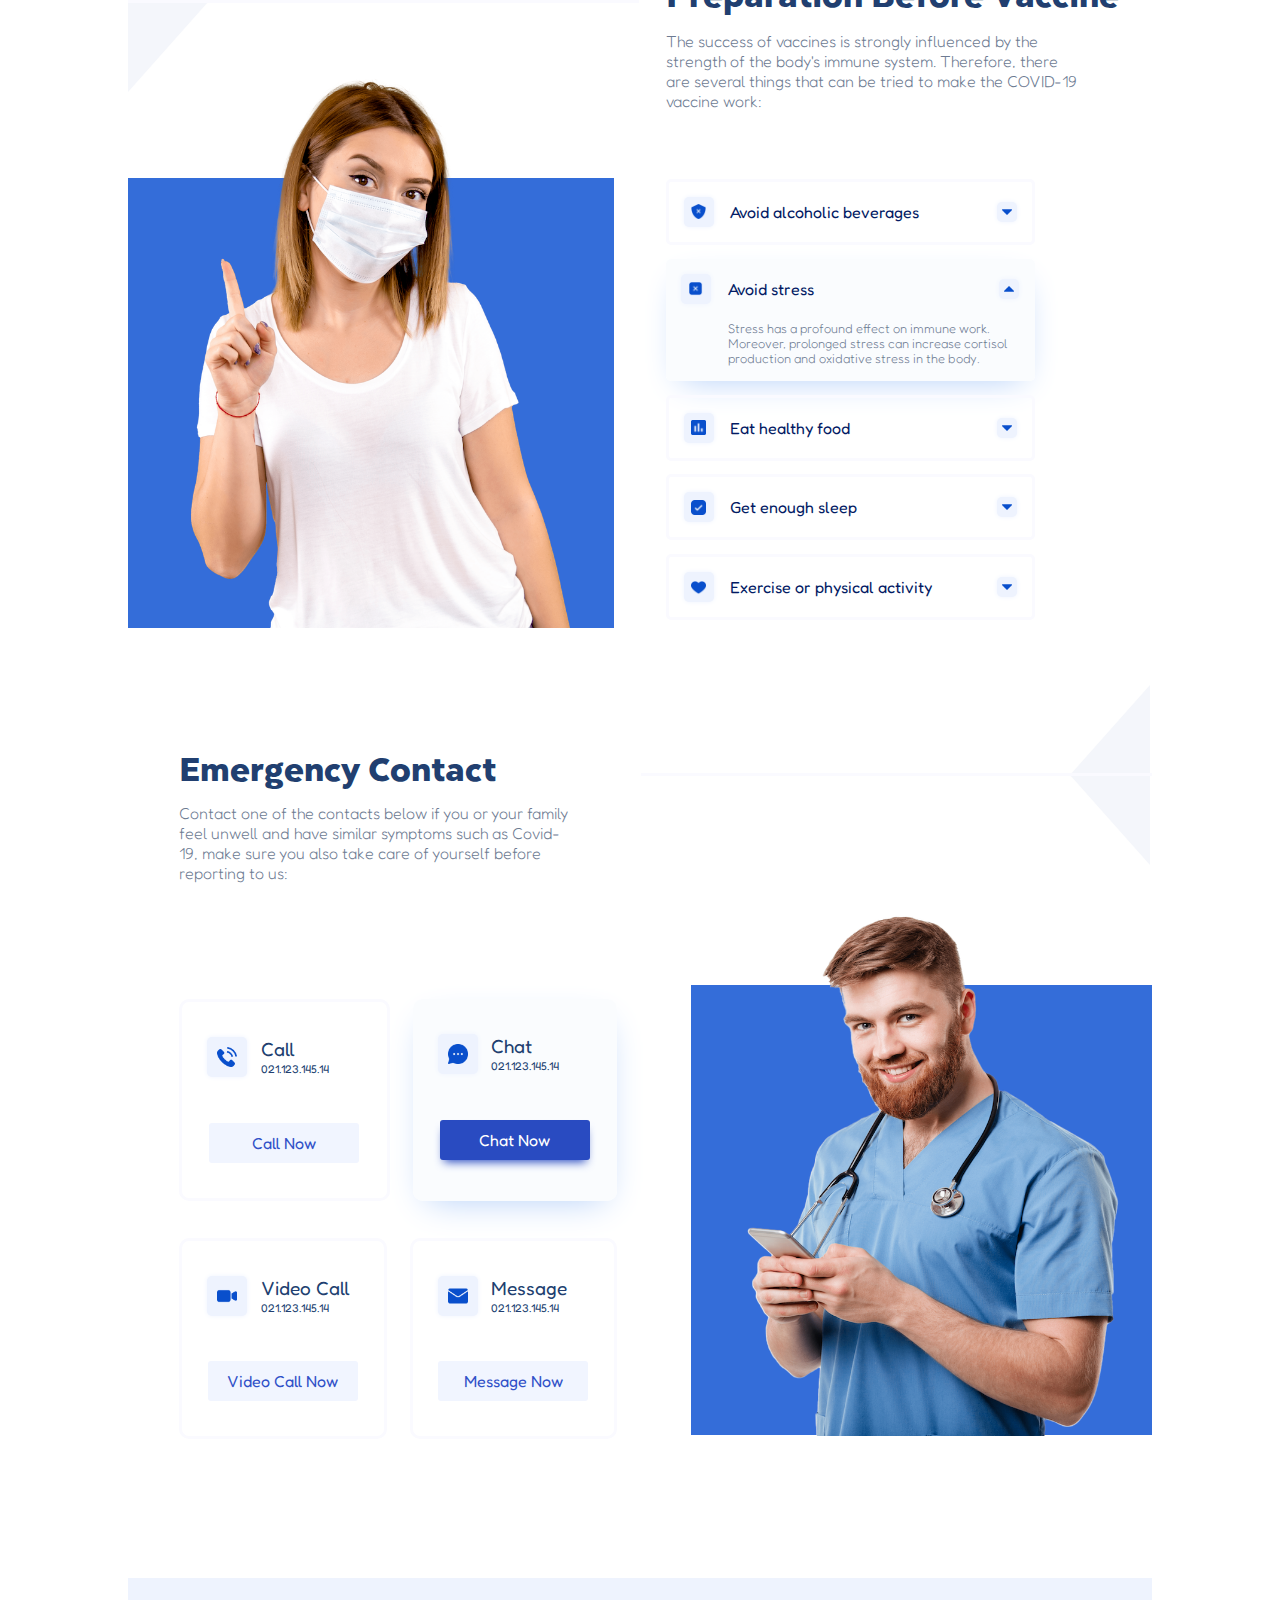
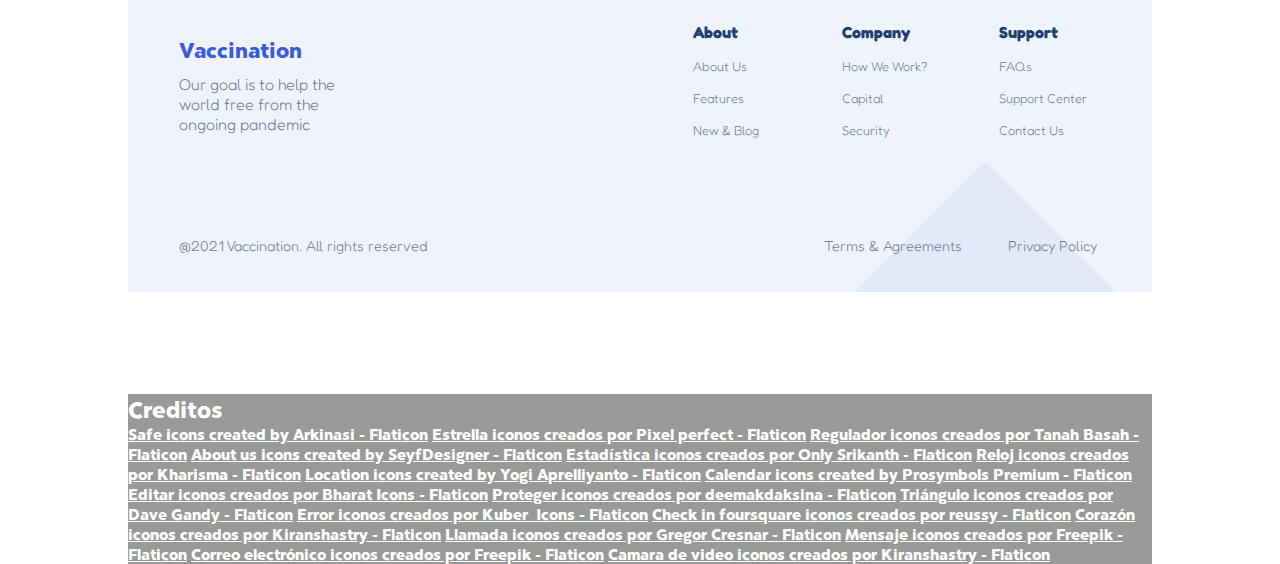
==== commit 731bda47: "Compatibilidad con Safari" ====
--- a/index.html
+++ b/index.html
@@ -328,7 +328,7 @@
             </div>
         </section>
 
-        <section id="footer" class="footer">
+        <section id="footer" class="footerClass">
 
             <div class="contenedor">
                 <div class="ladoA margenIzq">
@@ -385,7 +385,7 @@
         </section>
     </main>
 
-    <footer class="agradecimientos">
+    <div class="agradecimientos">
 
         <h2>Creditos</h2>
 
@@ -407,7 +407,7 @@
         <a href="https://www.flaticon.es/iconos-gratis/mensaje" title="mensaje iconos">Mensaje iconos creados por Freepik - Flaticon</a>
         <a href="https://www.flaticon.es/iconos-gratis/correo-electronico" title="correo electrónico iconos">Correo electrónico iconos creados por Freepik - Flaticon</a>
         <a href="https://www.flaticon.es/iconos-gratis/camara-de-video" title="camara de video iconos">Camara de video iconos creados por Kiranshastry - Flaticon</a>
-    </footer>
+    </div>
 
     <script src="./js/index.js"></script>
 </body>
--- a/css/index.css
+++ b/css/index.css
@@ -507,7 +507,7 @@
 .vacio{
     display: flexbox;
     width: 50%;
-    border: 1px solid white;
+    border: 1px solid transparent;
 }
 
 .linea{
@@ -546,16 +546,16 @@
 
 .benefitsList{
     display: flex;
-    margin-left: 5%;
-    margin-right: 5%;
-    margin-top: 6%;
+    margin-top: 5%;
+    align-items: center;
+    justify-content: center;
 }
 
 .benefits{
     display: flexbox;
     width: 17%;
-    margin-right: 1.9%;
-    margin-left: 1.9%;
+    margin-right: 1.3%;
+    margin-left: 1.3%;
     padding: 17px 17px 70px 17px;
     border: 3px solid #FAFAFF;
     border-radius: 10px;
@@ -589,7 +589,6 @@
 }
 
 .correccionP{
-    float: inline-start;
     margin-top: -3%;
 }
 
@@ -771,7 +770,7 @@
 
 /* Footer */
 
-.footer{
+.footerClass{
     background-color: rgba(238, 243, 254, 1.00);
     color: rgba(109, 123, 146, 1.00);
 }
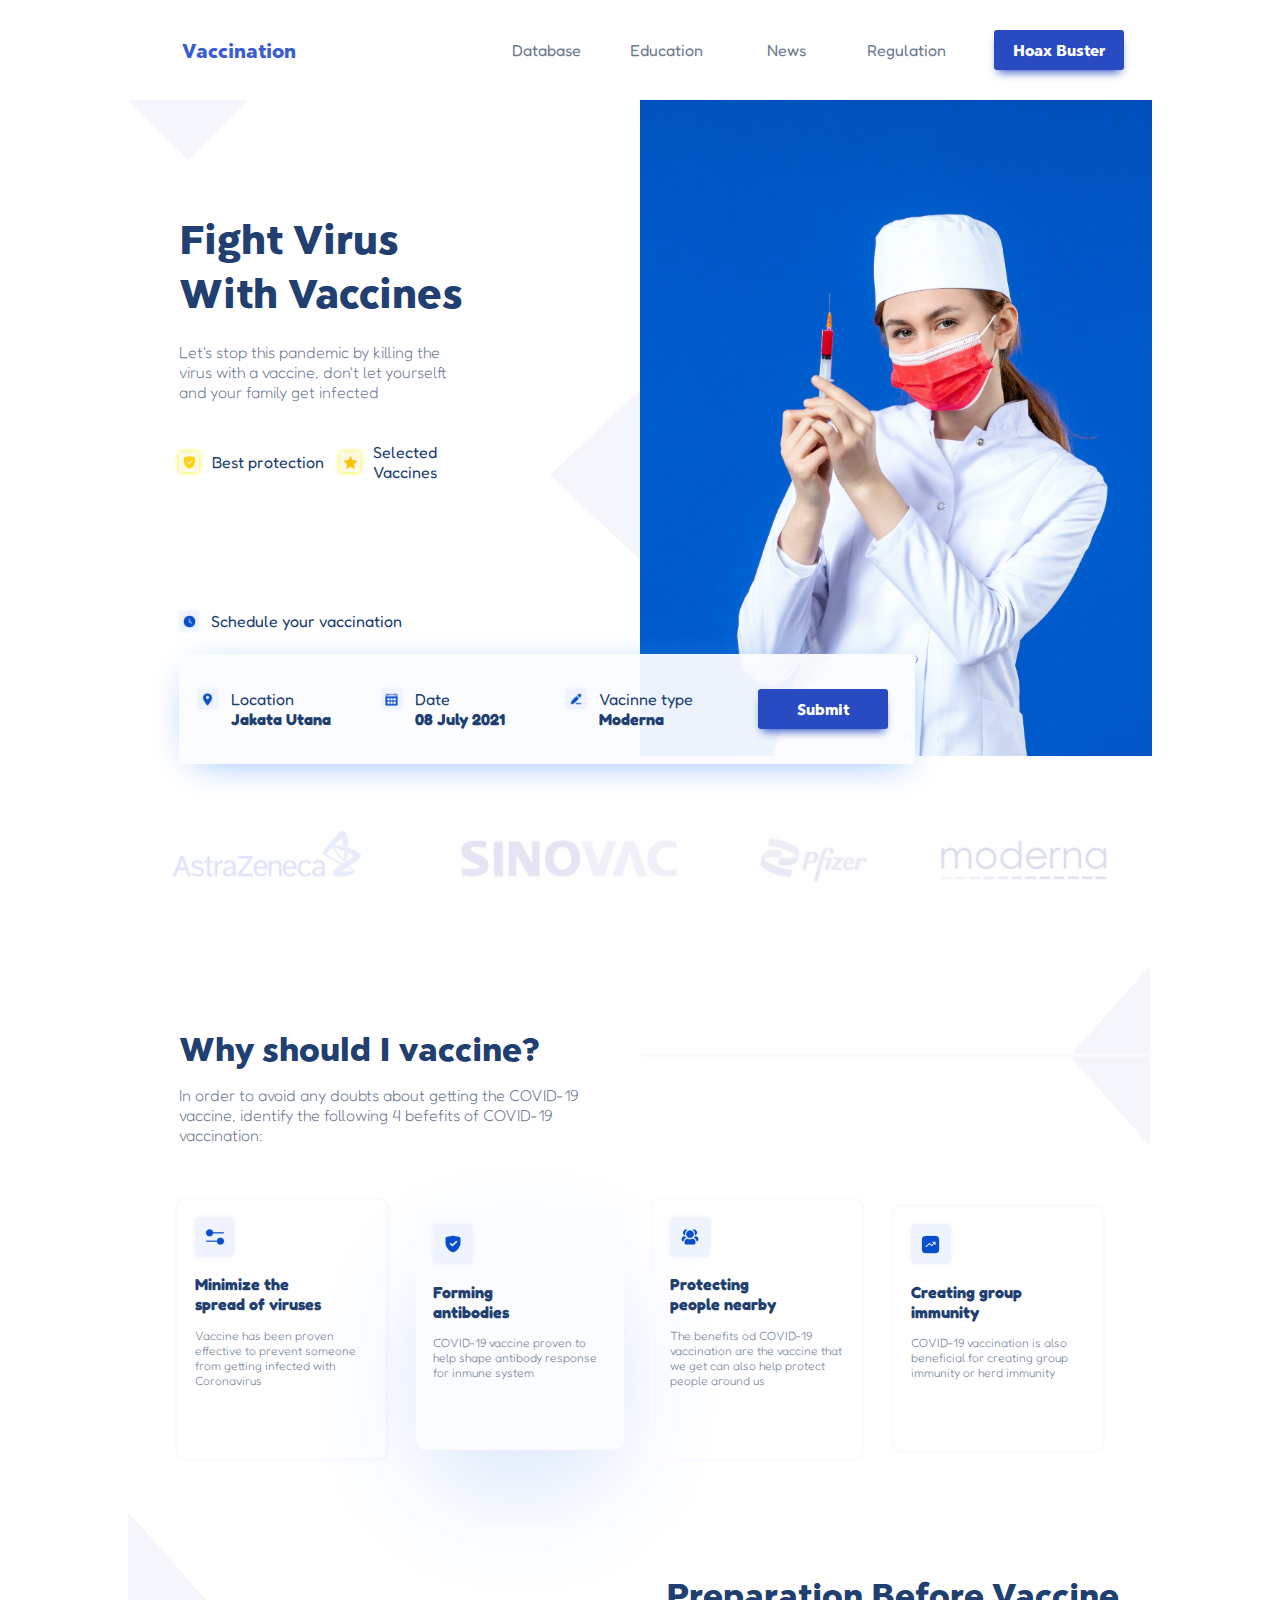
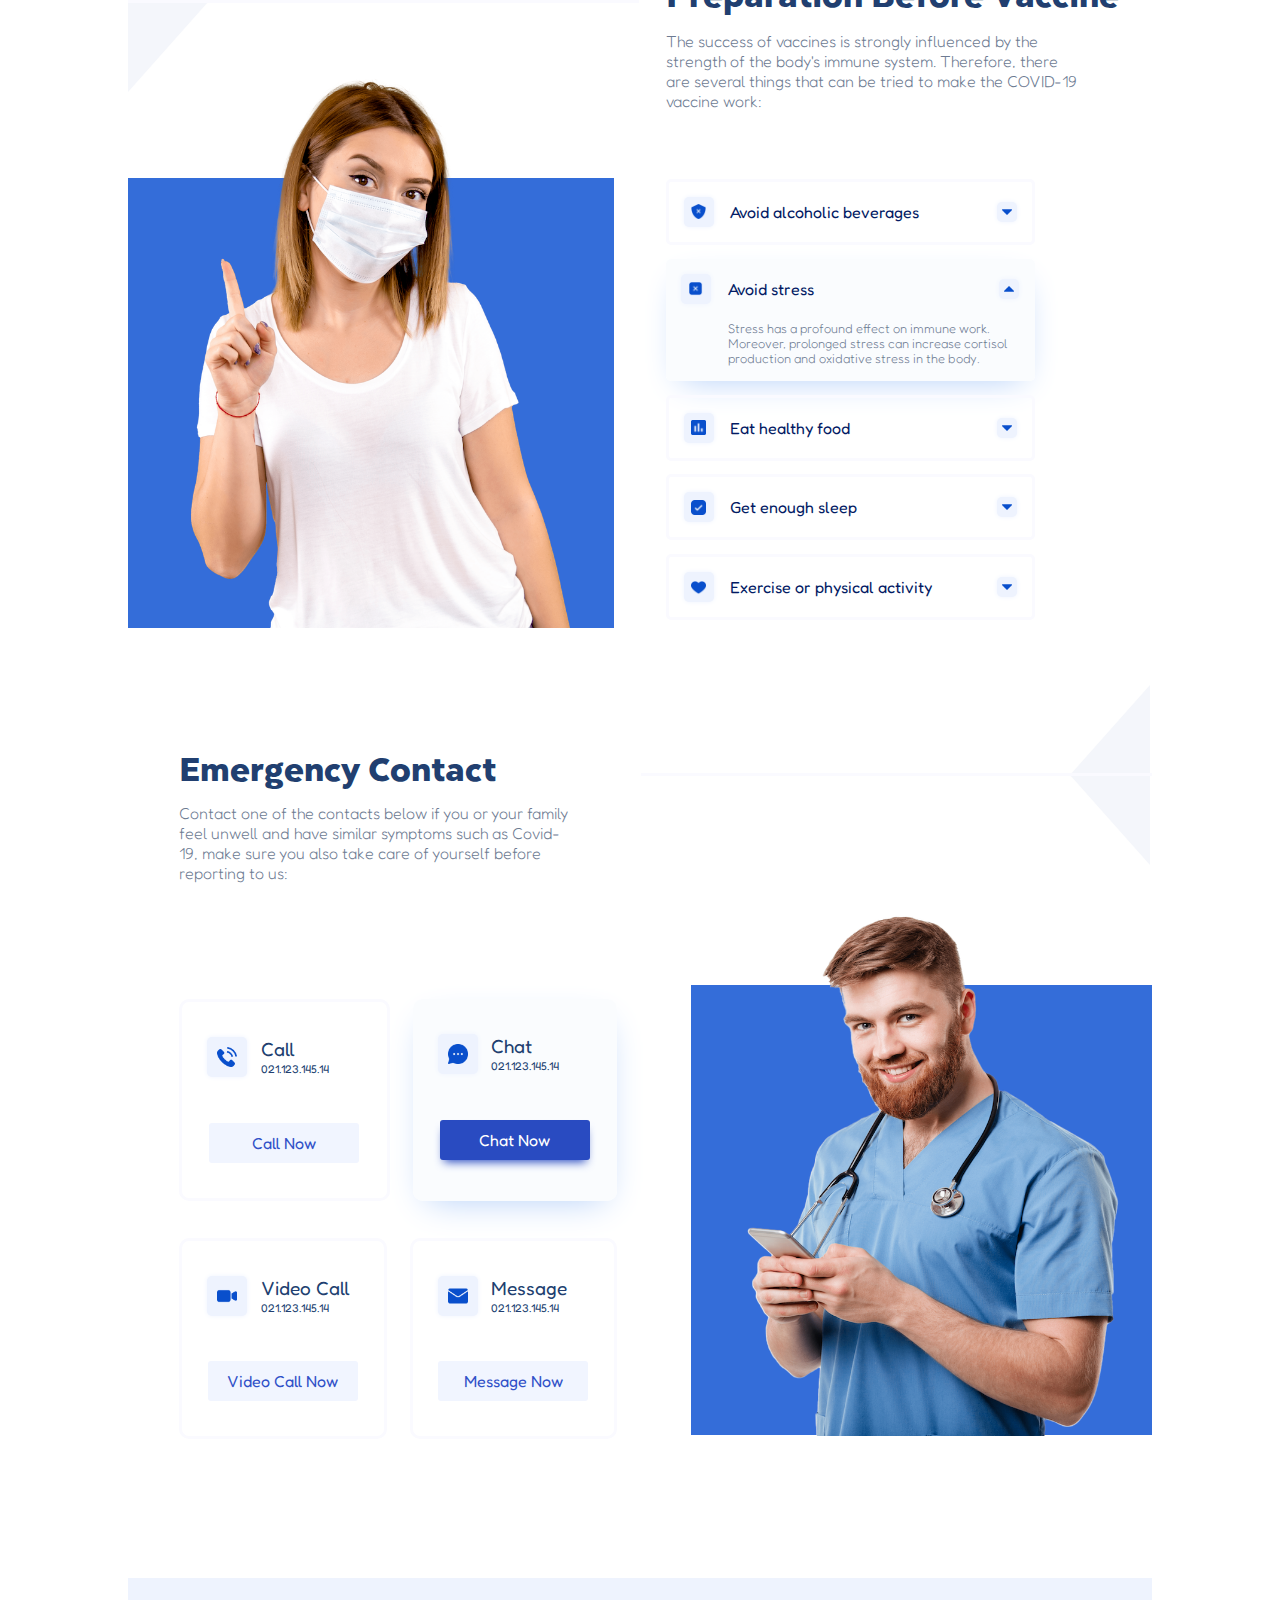
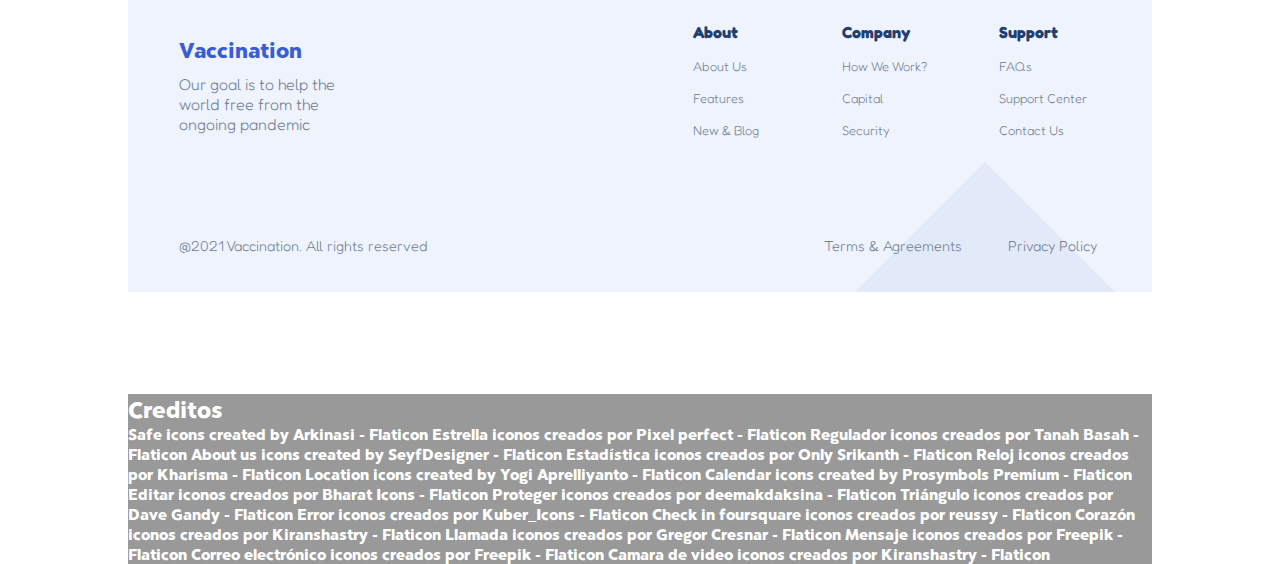
==== commit 2803f697: "Correccion de vistas" ====
--- a/index.html
+++ b/index.html
@@ -24,10 +24,10 @@
             <span class="titMenu">Vaccination</span>
         </div>
         <div class="elementBarB">
-            <div class="elementMenu"> Database </div>
-            <div class="elementMenu"> Education </div>
-            <div class="elementMenu"> News </div>
-            <div class="elementMenu"> Regulation </div>
+            <a href="./database.html"> <div class="elementMenu"> Database </div> </a>
+            <a> <div class="elementMenu"> Education </div> </a>
+            <a> <div class="elementMenu"> News </div> </a>
+            <a> <div class="elementMenu"> Regulation </div> </a>
             <div class="btnElement"> Hoax Buster </div>
         </div>
     </header>
--- a/css/index.css
+++ b/css/index.css
@@ -53,16 +53,35 @@
     align-items:center;
     text-align: center;
     display: flex;
+    color: rgba(108, 122, 145, 1.00);
 }
 
 .elementMenu{
     display: flexbox;
     width: 120px;
-    color: rgba(108, 122, 145, 1.00);
+    
     font-family: Fredoka, Arial, Helvetica, sans-serif ;
     font-weight: normal;
 }
 
+.elementBarB a, a:link, a:visited{
+    text-decoration: none;
+    color: rgba(108, 122, 145, 1.00);
+}
+
+.elementBarB a:hover{
+    width: 110px;
+    padding: 10px 10px 10px 10px;
+    background-color: rgb(143, 160, 221);
+    border-radius: 3px;
+    color: white;
+    text-align: center;
+    margin:0px auto;
+    
+    box-shadow: 0px 6px 10px -4px rgba(143, 160, 221, 1.00);
+    -webkit-box-shadow: 0px 6px 10px -4px rgba(143, 160, 221, 1.00);
+    -moz-box-shadow: 0px 6px 10px -4px rgba(143, 160, 221, 1.00);
+}
 
 .btnElement{
     width: 110px;
@@ -544,6 +563,9 @@
     color: rgba(109, 123, 146, 1.00);
 }
 
+
+
+
 .benefitsList{
     display: flex;
     margin-top: 5%;
